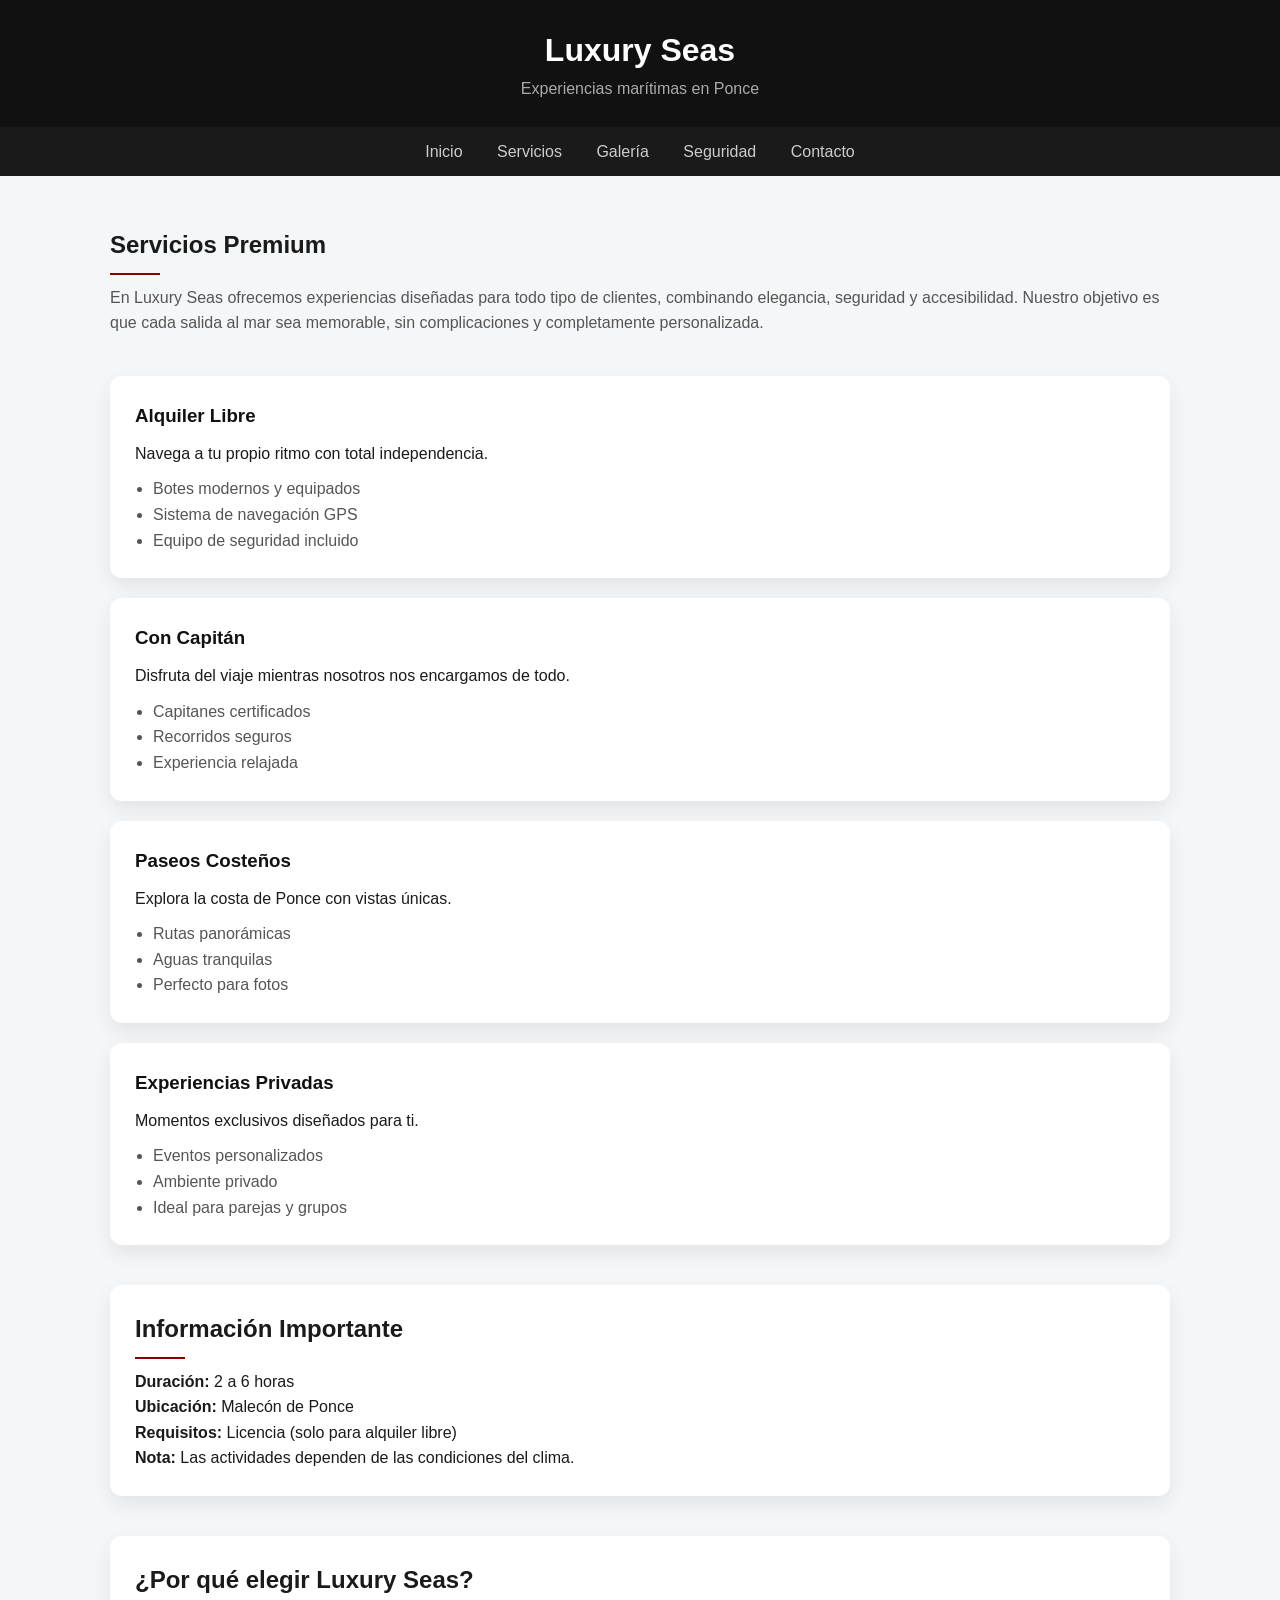
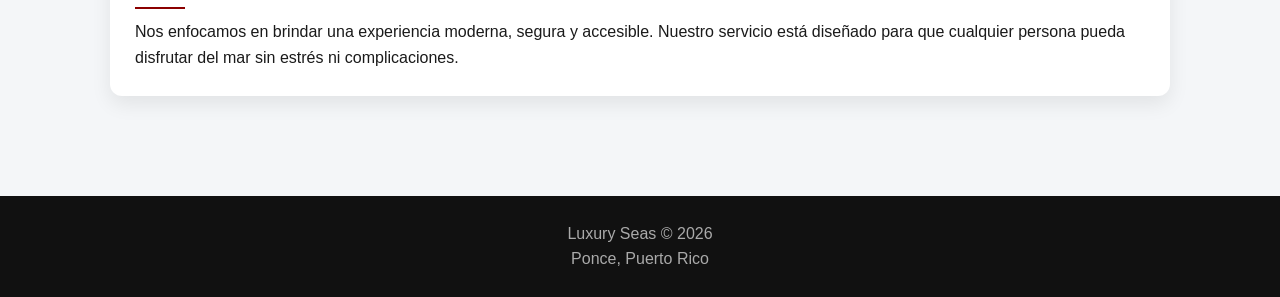
==== servicios.html @ 8a86f47f "Luxury Seas website" ====
<!-- Nombre: José A. Santiago Norat --> 
<!-- Número de estudiante: 843-22-9064 --> 
<!-- Fecha: Abril 5, 2026 -->
<!DOCTYPE html>
<html lang="es">
<head>
<meta charset="UTF-8">
<meta name="viewport" content="width=device-width, initial-scale=1.0">
<title>Luxury Seas | Servicios</title>

<style>

/* ===== BASE ===== */
*{margin:0;padding:0;box-sizing:border-box;}

body{
    font-family:Arial,sans-serif;
    background:#f4f6f8;
    color:#1a1a1a;
    line-height:1.6;

    opacity:0;
    transition:0.5s;
}
body.loaded{opacity:1;}

/* ===== HEADER ===== */
header{
    background:#111;
    color:white;
    text-align:center;
    padding:25px;
}
header p{color:#aaa;}

/* ===== NAV ===== */
nav{
    background:#1a1a1a;
    padding:12px;
    text-align:center;
}
nav a{
    color:#ccc;
    margin:0 15px;
    text-decoration:none;
    position:relative;
}
nav a:hover{color:white;}
nav a::after{
    content:"";
    position:absolute;
    width:0;
    height:2px;
    background:#8b0000;
    left:0;
    bottom:-6px;
    transition:0.3s;
}
nav a:hover::after{width:100%;}

/* ===== MAIN ===== */
main{
    max-width:1100px;
    margin:auto;
    padding:50px 20px;
}

/* ===== TITLES ===== */
h2{
    margin-bottom:10px;
}
h2::after{
    content:"";
    width:50px;
    height:2px;
    background:#8b0000;
    display:block;
    margin-top:8px;
}

/* ===== INTRO ===== */
.intro{
    margin-bottom:40px;
    color:#555;
}

/* ===== CARDS ===== */
.cards{
    display:grid;
    gap:20px;
}

article{
    background:white;
    padding:25px;
    border-radius:12px;
    box-shadow:0 8px 20px rgba(0,0,0,0.08);
    transition:0.3s;

    opacity:0;
    transform:translateY(40px);
}
article.show{
    opacity:1;
    transform:translateY(0);
}
article:hover{
    transform:translateY(-5px);
    box-shadow:0 12px 30px rgba(0,0,0,0.15);
}

article h3{
    margin-bottom:10px;
    color:#111;
}

article ul{
    margin-top:10px;
    padding-left:18px;
    color:#555;
}

/* ===== INFO BOX ===== */
.info{
    margin-top:40px;
    background:white;
    padding:25px;
    border-radius:12px;
    box-shadow:0 8px 20px rgba(0,0,0,0.08);

    opacity:0;
    transform:translateY(40px);
}
.info.show{
    opacity:1;
    transform:translateY(0);
}

/* ===== FOOTER ===== */
footer{
    background:#111;
    color:#aaa;
    text-align:center;
    padding:25px;
    margin-top:50px;
}

</style>
</head>

<body>

<header>
    <h1>Luxury Seas</h1>
    <p>Experiencias marítimas en Ponce</p>
</header>

<nav>
    <a href="index.html">Inicio</a>
    <a href="servicios.html">Servicios</a>
    <a href="#">Galería</a>
    <a href="#">Seguridad</a>
    <a href="#">Contacto</a>
</nav>

<main>

<section>
    <h2>Servicios Premium</h2>
    <p class="intro">
        En Luxury Seas ofrecemos experiencias diseñadas para todo tipo de clientes, 
        combinando elegancia, seguridad y accesibilidad. Nuestro objetivo es que cada 
        salida al mar sea memorable, sin complicaciones y completamente personalizada.
    </p>
</section>

<section class="cards">

<article>
    <h3>Alquiler Libre</h3>
    <p>Navega a tu propio ritmo con total independencia.</p>
    <ul>
        <li>Botes modernos y equipados</li>
        <li>Sistema de navegación GPS</li>
        <li>Equipo de seguridad incluido</li>
    </ul>
</article>

<article>
    <h3>Con Capitán</h3>
    <p>Disfruta del viaje mientras nosotros nos encargamos de todo.</p>
    <ul>
        <li>Capitanes certificados</li>
        <li>Recorridos seguros</li>
        <li>Experiencia relajada</li>
    </ul>
</article>

<article>
    <h3>Paseos Costeños</h3>
    <p>Explora la costa de Ponce con vistas únicas.</p>
    <ul>
        <li>Rutas panorámicas</li>
        <li>Aguas tranquilas</li>
        <li>Perfecto para fotos</li>
    </ul>
</article>

<article>
    <h3>Experiencias Privadas</h3>
    <p>Momentos exclusivos diseñados para ti.</p>
    <ul>
        <li>Eventos personalizados</li>
        <li>Ambiente privado</li>
        <li>Ideal para parejas y grupos</li>
    </ul>
</article>

</section>

<section class="info">
    <h2>Información Importante</h2>
    <p><strong>Duración:</strong> 2 a 6 horas</p>
    <p><strong>Ubicación:</strong> Malecón de Ponce</p>
    <p><strong>Requisitos:</strong> Licencia (solo para alquiler libre)</p>
    <p><strong>Nota:</strong> Las actividades dependen de las condiciones del clima.</p>
</section>

<section class="info">
    <h2>¿Por qué elegir Luxury Seas?</h2>
    <p>
        Nos enfocamos en brindar una experiencia moderna, segura y accesible.
        Nuestro servicio está diseñado para que cualquier persona pueda disfrutar
        del mar sin estrés ni complicaciones.
    </p>
</section>

</main>

<footer>
<p>Luxury Seas © 2026<br>Ponce, Puerto Rico</p>
</footer>

<script>
window.addEventListener("load", () => {
    document.body.classList.add("loaded");

    document.querySelectorAll("article, .info")
    .forEach(el => el.classList.add("show"));
});
</script>

</body>
</html>
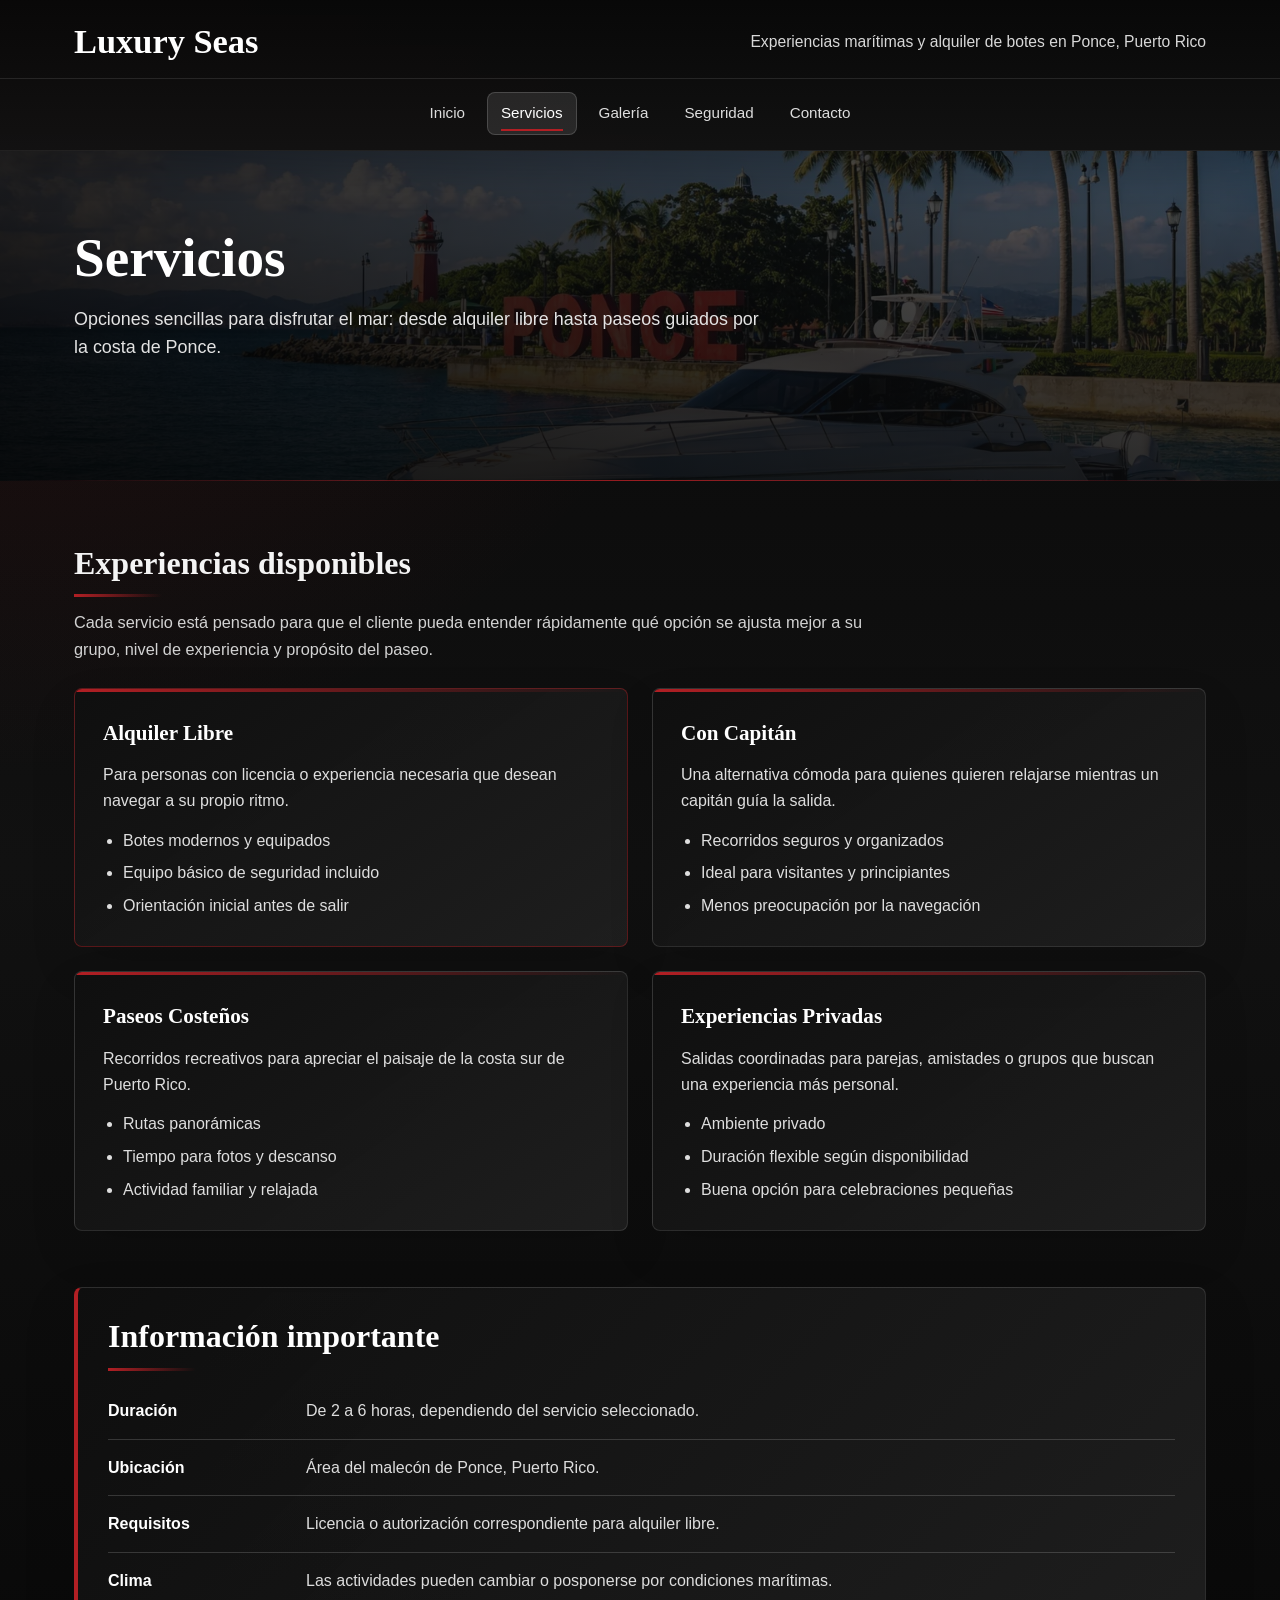
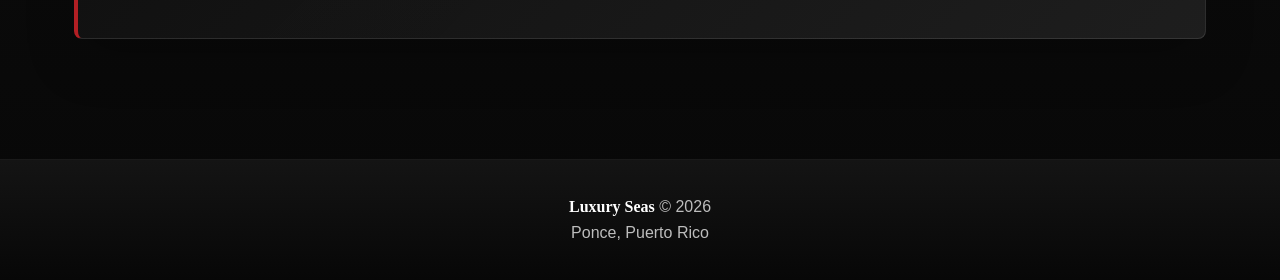
==== commit 49b3e8f9: "Polish de contenido" ====
--- a/servicios.html
+++ b/servicios.html
@@ -1,254 +1,120 @@
-<!-- Nombre: José A. Santiago Norat --> 
-<!-- Número de estudiante: 843-22-9064 --> 
-<!-- Fecha: Abril 5, 2026 -->
+<!-- Nombre: Jose A. Santiago Norat -->
+<!-- Numero de estudiante: 843-22-9064 -->
+<!-- Fecha: Mayo 26, 2026 -->
 <!DOCTYPE html>
 <html lang="es">
 <head>
-<meta charset="UTF-8">
-<meta name="viewport" content="width=device-width, initial-scale=1.0">
-<title>Luxury Seas | Servicios</title>
+    <meta charset="UTF-8">
+    <meta name="viewport" content="width=device-width, initial-scale=1.0">
+    <meta name="description" content="Servicios de Luxury Seas: alquiler de botes, paseos con capitán, recorridos costeros y experiencias privadas en Ponce.">
+    <title>Luxury Seas | Servicios</title>
+    <link rel="stylesheet" href="css/styles.css">
+    <script src="js/main.js" defer></script>
+</head>
+<body>
+    <a class="skip-link" href="#contenido">Saltar al contenido</a>
 
-<style>
+    <header class="site-header">
+        <div class="container header-inner">
+            <a class="brand" href="index.html">Luxury Seas</a>
+            <p class="tagline">Experiencias marítimas y alquiler de botes en Ponce, Puerto Rico</p>
+        </div>
+        <nav class="site-nav" aria-label="Navegación principal">
+            <a href="index.html">Inicio</a>
+            <a href="servicios.html" aria-current="page">Servicios</a>
+            <a href="galeria.html">Galería</a>
+            <a href="seguridad.html">Seguridad</a>
+            <a href="contacto.html">Contacto</a>
+        </nav>
+    </header>
 
-/* ===== BASE ===== */
-*{margin:0;padding:0;box-sizing:border-box;}
+    <section class="page-hero">
+        <div class="container reveal">
+            <h1>Servicios</h1>
+            <p>Opciones sencillas para disfrutar el mar: desde alquiler libre hasta paseos guiados por la costa de Ponce.</p>
+        </div>
+    </section>
 
-body{
-    font-family:Arial,sans-serif;
-    background:#f4f6f8;
-    color:#1a1a1a;
-    line-height:1.6;
+    <main id="contenido">
+        <section class="container section-block">
+            <div class="section-head reveal">
+                <h2>Experiencias disponibles</h2>
+                <p>
+                    Cada servicio está pensado para que el cliente pueda entender rápidamente qué opción se ajusta mejor
+                    a su grupo, nivel de experiencia y propósito del paseo.
+                </p>
+            </div>
 
-    opacity:0;
-    transition:0.5s;
-}
-body.loaded{opacity:1;}
+            <div class="grid grid-2">
+                <article class="card accent-card reveal">
+                    <h3>Alquiler Libre</h3>
+                    <p>Para personas con licencia o experiencia necesaria que desean navegar a su propio ritmo.</p>
+                    <ul>
+                        <li>Botes modernos y equipados</li>
+                        <li>Equipo básico de seguridad incluido</li>
+                        <li>Orientación inicial antes de salir</li>
+                    </ul>
+                </article>
 
-/* ===== HEADER ===== */
-header{
-    background:#111;
-    color:white;
-    text-align:center;
-    padding:25px;
-}
-header p{color:#aaa;}
+                <article class="card reveal">
+                    <h3>Con Capitán</h3>
+                    <p>Una alternativa cómoda para quienes quieren relajarse mientras un capitán guía la salida.</p>
+                    <ul>
+                        <li>Recorridos seguros y organizados</li>
+                        <li>Ideal para visitantes y principiantes</li>
+                        <li>Menos preocupación por la navegación</li>
+                    </ul>
+                </article>
 
-/* ===== NAV ===== */
-nav{
-    background:#1a1a1a;
-    padding:12px;
-    text-align:center;
-}
-nav a{
-    color:#ccc;
-    margin:0 15px;
-    text-decoration:none;
-    position:relative;
-}
-nav a:hover{color:white;}
-nav a::after{
-    content:"";
-    position:absolute;
-    width:0;
-    height:2px;
-    background:#8b0000;
-    left:0;
-    bottom:-6px;
-    transition:0.3s;
-}
-nav a:hover::after{width:100%;}
+                <article class="card reveal">
+                    <h3>Paseos Costeños</h3>
+                    <p>Recorridos recreativos para apreciar el paisaje de la costa sur de Puerto Rico.</p>
+                    <ul>
+                        <li>Rutas panorámicas</li>
+                        <li>Tiempo para fotos y descanso</li>
+                        <li>Actividad familiar y relajada</li>
+                    </ul>
+                </article>
 
-/* ===== MAIN ===== */
-main{
-    max-width:1100px;
-    margin:auto;
-    padding:50px 20px;
-}
+                <article class="card reveal">
+                    <h3>Experiencias Privadas</h3>
+                    <p>Salidas coordinadas para parejas, amistades o grupos que buscan una experiencia más personal.</p>
+                    <ul>
+                        <li>Ambiente privado</li>
+                        <li>Duración flexible según disponibilidad</li>
+                        <li>Buena opción para celebraciones pequeñas</li>
+                    </ul>
+                </article>
+            </div>
+        </section>
 
-/* ===== TITLES ===== */
-h2{
-    margin-bottom:10px;
-}
-h2::after{
-    content:"";
-    width:50px;
-    height:2px;
-    background:#8b0000;
-    display:block;
-    margin-top:8px;
-}
+        <section class="container section-block reveal">
+            <div class="content-panel">
+                <h2>Información importante</h2>
+                <div class="info-row">
+                    <strong>Duración</strong>
+                    <span>De 2 a 6 horas, dependiendo del servicio seleccionado.</span>
+                </div>
+                <div class="info-row">
+                    <strong>Ubicación</strong>
+                    <span>Área del malecón de Ponce, Puerto Rico.</span>
+                </div>
+                <div class="info-row">
+                    <strong>Requisitos</strong>
+                    <span>Licencia o autorización correspondiente para alquiler libre.</span>
+                </div>
+                <div class="info-row">
+                    <strong>Clima</strong>
+                    <span>Las actividades pueden cambiar o posponerse por condiciones marítimas.</span>
+                </div>
+            </div>
+        </section>
+    </main>
 
-/* ===== INTRO ===== */
-.intro{
-    margin-bottom:40px;
-    color:#555;
-}
-
-/* ===== CARDS ===== */
-.cards{
-    display:grid;
-    gap:20px;
-}
-
-article{
-    background:white;
-    padding:25px;
-    border-radius:12px;
-    box-shadow:0 8px 20px rgba(0,0,0,0.08);
-    transition:0.3s;
-
-    opacity:0;
-    transform:translateY(40px);
-}
-article.show{
-    opacity:1;
-    transform:translateY(0);
-}
-article:hover{
-    transform:translateY(-5px);
-    box-shadow:0 12px 30px rgba(0,0,0,0.15);
-}
-
-article h3{
-    margin-bottom:10px;
-    color:#111;
-}
-
-article ul{
-    margin-top:10px;
-    padding-left:18px;
-    color:#555;
-}
-
-/* ===== INFO BOX ===== */
-.info{
-    margin-top:40px;
-    background:white;
-    padding:25px;
-    border-radius:12px;
-    box-shadow:0 8px 20px rgba(0,0,0,0.08);
-
-    opacity:0;
-    transform:translateY(40px);
-}
-.info.show{
-    opacity:1;
-    transform:translateY(0);
-}
-
-/* ===== FOOTER ===== */
-footer{
-    background:#111;
-    color:#aaa;
-    text-align:center;
-    padding:25px;
-    margin-top:50px;
-}
-
-</style>
-</head>
-
-<body>
-
-<header>
-    <h1>Luxury Seas</h1>
-    <p>Experiencias marítimas en Ponce</p>
-</header>
-
-<nav>
-    <a href="index.html">Inicio</a>
-    <a href="servicios.html">Servicios</a>
-    <a href="#">Galería</a>
-    <a href="#">Seguridad</a>
-    <a href="#">Contacto</a>
-</nav>
-
-<main>
-
-<section>
-    <h2>Servicios Premium</h2>
-    <p class="intro">
-        En Luxury Seas ofrecemos experiencias diseñadas para todo tipo de clientes, 
-        combinando elegancia, seguridad y accesibilidad. Nuestro objetivo es que cada 
-        salida al mar sea memorable, sin complicaciones y completamente personalizada.
-    </p>
-</section>
-
-<section class="cards">
-
-<article>
-    <h3>Alquiler Libre</h3>
-    <p>Navega a tu propio ritmo con total independencia.</p>
-    <ul>
-        <li>Botes modernos y equipados</li>
-        <li>Sistema de navegación GPS</li>
-        <li>Equipo de seguridad incluido</li>
-    </ul>
-</article>
-
-<article>
-    <h3>Con Capitán</h3>
-    <p>Disfruta del viaje mientras nosotros nos encargamos de todo.</p>
-    <ul>
-        <li>Capitanes certificados</li>
-        <li>Recorridos seguros</li>
-        <li>Experiencia relajada</li>
-    </ul>
-</article>
-
-<article>
-    <h3>Paseos Costeños</h3>
-    <p>Explora la costa de Ponce con vistas únicas.</p>
-    <ul>
-        <li>Rutas panorámicas</li>
-        <li>Aguas tranquilas</li>
-        <li>Perfecto para fotos</li>
-    </ul>
-</article>
-
-<article>
-    <h3>Experiencias Privadas</h3>
-    <p>Momentos exclusivos diseñados para ti.</p>
-    <ul>
-        <li>Eventos personalizados</li>
-        <li>Ambiente privado</li>
-        <li>Ideal para parejas y grupos</li>
-    </ul>
-</article>
-
-</section>
-
-<section class="info">
-    <h2>Información Importante</h2>
-    <p><strong>Duración:</strong> 2 a 6 horas</p>
-    <p><strong>Ubicación:</strong> Malecón de Ponce</p>
-    <p><strong>Requisitos:</strong> Licencia (solo para alquiler libre)</p>
-    <p><strong>Nota:</strong> Las actividades dependen de las condiciones del clima.</p>
-</section>
-
-<section class="info">
-    <h2>¿Por qué elegir Luxury Seas?</h2>
-    <p>
-        Nos enfocamos en brindar una experiencia moderna, segura y accesible.
-        Nuestro servicio está diseñado para que cualquier persona pueda disfrutar
-        del mar sin estrés ni complicaciones.
-    </p>
-</section>
-
-</main>
-
-<footer>
-<p>Luxury Seas © 2026<br>Ponce, Puerto Rico</p>
-</footer>
-
-<script>
-window.addEventListener("load", () => {
-    document.body.classList.add("loaded");
-
-    document.querySelectorAll("article, .info")
-    .forEach(el => el.classList.add("show"));
-});
-</script>
-
+    <footer class="site-footer">
+        <div class="container">
+            <p><strong>Luxury Seas</strong> © 2026<br>Ponce, Puerto Rico</p>
+        </div>
+    </footer>
 </body>
-</html>+</html>
--- a/css/styles.css
+++ b/css/styles.css
@@ -0,0 +1,721 @@
+/* Nombre: Jose A. Santiago Norat */
+/* Luxury Seas - estilos generales */
+
+* {
+    box-sizing: border-box;
+    margin: 0;
+    padding: 0;
+}
+
+html {
+    scroll-behavior: smooth;
+}
+
+body {
+    background:
+        radial-gradient(circle at top left, rgba(178, 31, 36, 0.16), transparent 34%),
+        linear-gradient(180deg, #070707 0%, #111111 46%, #070707 100%);
+    color: #f4f4f4;
+    font-family: Arial, Helvetica, sans-serif;
+    line-height: 1.6;
+}
+
+img {
+    display: block;
+    max-width: 100%;
+}
+
+a {
+    color: inherit;
+}
+
+.skip-link {
+    background: #b21f24;
+    color: #ffffff;
+    left: 16px;
+    padding: 10px 14px;
+    position: absolute;
+    top: -48px;
+    z-index: 20;
+}
+
+.skip-link:focus {
+    top: 16px;
+}
+
+.container {
+    margin: 0 auto;
+    max-width: 1180px;
+    padding: 0 24px;
+}
+
+.site-header {
+    background: linear-gradient(180deg, rgba(8, 8, 8, 0.98), rgba(18, 18, 18, 0.96));
+    border-bottom: 1px solid rgba(255, 255, 255, 0.1);
+    box-shadow: 0 18px 40px rgba(0, 0, 0, 0.24);
+    color: #ffffff;
+    position: relative;
+    z-index: 10;
+}
+
+.header-inner {
+    align-items: center;
+    display: flex;
+    gap: 22px;
+    justify-content: space-between;
+    padding-bottom: 20px;
+    padding-top: 24px;
+}
+
+.brand {
+    color: #ffffff;
+    font-family: Georgia, "Times New Roman", serif;
+    font-size: 2.15rem;
+    font-weight: 700;
+    line-height: 1;
+    text-decoration: none;
+}
+
+.tagline {
+    color: #d8d8d8;
+    font-size: 0.98rem;
+    max-width: 560px;
+    overflow-wrap: break-word;
+    text-align: right;
+}
+
+.site-nav {
+    align-items: center;
+    border-top: 1px solid rgba(255, 255, 255, 0.1);
+    display: flex;
+    flex-wrap: wrap;
+    gap: 8px;
+    justify-content: center;
+    padding: 13px 24px 15px;
+}
+
+.site-nav a {
+    border: 1px solid transparent;
+    border-radius: 8px;
+    color: #dddddd;
+    flex: 0 0 auto;
+    font-size: 0.95rem;
+    padding: 8px 13px;
+    position: relative;
+    text-decoration: none;
+    transition: background 0.22s ease, border-color 0.22s ease, color 0.22s ease;
+}
+
+.site-nav a:hover,
+.site-nav a:focus-visible,
+.site-nav a[aria-current="page"] {
+    background: rgba(255, 255, 255, 0.1);
+    border-color: rgba(255, 255, 255, 0.16);
+    color: #ffffff;
+}
+
+.site-nav a[aria-current="page"]::after {
+    background: #b21f24;
+    bottom: 3px;
+    content: "";
+    height: 2px;
+    left: 13px;
+    position: absolute;
+    right: 13px;
+}
+
+.hero {
+    align-items: center;
+    background:
+        linear-gradient(90deg, rgba(0, 0, 0, 0.78) 0%, rgba(0, 0, 0, 0.52) 44%, rgba(0, 0, 0, 0.18) 100%),
+        linear-gradient(180deg, rgba(0, 0, 0, 0.18), rgba(0, 0, 0, 0.74)),
+        url("../images/optimized/hero.webp") center/cover no-repeat;
+    color: #ffffff;
+    display: flex;
+    min-height: 560px;
+    position: relative;
+}
+
+.hero::after,
+.page-hero::after {
+    background: linear-gradient(90deg, transparent, rgba(178, 31, 36, 0.85), transparent);
+    bottom: 0;
+    content: "";
+    height: 1px;
+    left: 0;
+    position: absolute;
+    right: 0;
+}
+
+.hero-content {
+    max-width: 720px;
+    padding-bottom: 90px;
+    padding-top: 90px;
+}
+
+.eyebrow {
+    border: 1px solid rgba(255, 255, 255, 0.34);
+    border-radius: 8px;
+    color: #ffffff;
+    display: inline-block;
+    font-size: 0.88rem;
+    font-weight: 700;
+    margin-bottom: 16px;
+    padding: 6px 11px;
+    text-transform: uppercase;
+}
+
+.hero h1,
+.page-hero h1 {
+    font-family: Georgia, "Times New Roman", serif;
+    font-size: 3.45rem;
+    line-height: 1.05;
+    margin-bottom: 18px;
+}
+
+.hero p,
+.page-hero p {
+    color: #eeeeee;
+    font-size: 1.12rem;
+    max-width: 690px;
+    overflow-wrap: break-word;
+}
+
+.hero-actions {
+    display: flex;
+    flex-wrap: wrap;
+    gap: 13px;
+    margin-top: 30px;
+}
+
+.button {
+    align-items: center;
+    border: 1px solid transparent;
+    border-radius: 8px;
+    cursor: pointer;
+    display: inline-flex;
+    font: inherit;
+    font-weight: 700;
+    justify-content: center;
+    min-height: 46px;
+    padding: 11px 20px;
+    text-decoration: none;
+    transition: background 0.22s ease, border-color 0.22s ease, color 0.22s ease, transform 0.22s ease;
+}
+
+.button:hover,
+.button:focus-visible {
+    transform: translateY(-2px);
+}
+
+.button-primary {
+    background: linear-gradient(135deg, #c5252b, #8c1418);
+    box-shadow: 0 14px 30px rgba(178, 31, 36, 0.28);
+    color: #ffffff;
+}
+
+.button-primary:hover,
+.button-primary:focus-visible {
+    background: linear-gradient(135deg, #d22a31, #7d1115);
+}
+
+.button-secondary {
+    background: rgba(255, 255, 255, 0.08);
+    border-color: rgba(255, 255, 255, 0.48);
+    color: #ffffff;
+}
+
+.button-secondary:hover,
+.button-secondary:focus-visible {
+    background: rgba(255, 255, 255, 0.16);
+    border-color: rgba(255, 255, 255, 0.72);
+}
+
+.page-hero {
+    background:
+        linear-gradient(90deg, rgba(4, 4, 4, 0.84), rgba(16, 16, 16, 0.56)),
+        linear-gradient(180deg, rgba(0, 0, 0, 0.12), rgba(0, 0, 0, 0.68)),
+        url("../images/optimized/hero.webp") center/cover no-repeat;
+    color: #ffffff;
+    min-height: 330px;
+    padding: 78px 0;
+    position: relative;
+}
+
+.page-hero p {
+    color: #e3e3e3;
+}
+
+.gallery-hero {
+    background:
+        linear-gradient(90deg, rgba(4, 4, 4, 0.84), rgba(16, 16, 16, 0.48)),
+        linear-gradient(180deg, rgba(0, 0, 0, 0.08), rgba(0, 0, 0, 0.72)),
+        url("../images/gallery/la-guancha-air-view.webp") center/cover no-repeat;
+}
+
+main {
+    background: transparent;
+    padding: 64px 0;
+}
+
+.section-block {
+    margin-bottom: 56px;
+}
+
+.section-head {
+    margin-bottom: 26px;
+    max-width: 820px;
+}
+
+.section-head h2,
+.content-panel h2,
+.contact-card h2 {
+    font-family: Georgia, "Times New Roman", serif;
+    font-size: 2rem;
+    line-height: 1.18;
+    margin-bottom: 12px;
+}
+
+.section-head h2::after,
+.content-panel h2::after,
+.contact-card h2::after {
+    background: linear-gradient(90deg, #b21f24, rgba(178, 31, 36, 0));
+    content: "";
+    display: block;
+    height: 3px;
+    margin-top: 12px;
+    width: 88px;
+}
+
+.section-head p,
+.lead {
+    color: #d2d2d2;
+    font-size: 1.02rem;
+}
+
+.grid {
+    display: grid;
+    gap: 24px;
+}
+
+.grid-2 {
+    grid-template-columns: repeat(2, minmax(0, 1fr));
+}
+
+.grid-3 {
+    grid-template-columns: repeat(3, minmax(0, 1fr));
+}
+
+.grid-4 {
+    grid-template-columns: repeat(4, minmax(0, 1fr));
+}
+
+.card,
+.image-card,
+.contact-card {
+    border: 1px solid rgba(255, 255, 255, 0.12);
+    border-radius: 8px;
+    box-shadow: 0 20px 48px rgba(0, 0, 0, 0.11);
+}
+
+.card,
+.contact-card {
+    background: linear-gradient(145deg, rgba(15, 15, 15, 0.92), rgba(34, 34, 34, 0.82));
+    color: #ffffff;
+    padding: 28px;
+}
+
+.card {
+    min-height: 190px;
+    overflow: hidden;
+    position: relative;
+}
+
+.card::before {
+    background: linear-gradient(90deg, #b21f24, rgba(178, 31, 36, 0));
+    content: "";
+    height: 3px;
+    left: 0;
+    position: absolute;
+    right: 0;
+    top: 0;
+}
+
+.card h3,
+.contact-card h3 {
+    color: #ffffff;
+    font-family: Georgia, "Times New Roman", serif;
+    font-size: 1.32rem;
+    margin-bottom: 12px;
+}
+
+.card p,
+.card li,
+.contact-card p {
+    color: #dedede;
+}
+
+.card ul,
+.check-list {
+    margin-top: 14px;
+    padding-left: 20px;
+}
+
+.card li + li,
+.check-list li + li {
+    margin-top: 7px;
+}
+
+.accent-card {
+    border-color: rgba(178, 31, 36, 0.45);
+}
+
+.image-card {
+    background: #111111;
+    min-height: 320px;
+    overflow: hidden;
+    position: relative;
+}
+
+.image-card picture {
+    aspect-ratio: 4 / 3;
+    background: #151515;
+    display: block;
+    height: 100%;
+    overflow: hidden;
+}
+
+.image-card img {
+    height: 100%;
+    object-fit: cover;
+    transition: transform 0.42s ease, opacity 0.42s ease;
+    width: 100%;
+}
+
+.image-card:hover img {
+    opacity: 0.92;
+    transform: scale(1.05);
+}
+
+.image-card figcaption,
+.image-card .card-body {
+    background: linear-gradient(180deg, transparent, rgba(0, 0, 0, 0.9));
+    bottom: 0;
+    color: #ffffff;
+    left: 0;
+    padding: 90px 18px 18px;
+    position: absolute;
+    right: 0;
+}
+
+.image-card h3 {
+    color: #ffffff;
+    font-family: Georgia, "Times New Roman", serif;
+    font-size: 1.22rem;
+    margin-bottom: 6px;
+}
+
+.image-card p {
+    color: #e5e5e5;
+    font-size: 0.95rem;
+}
+
+.content-panel {
+    background: linear-gradient(135deg, rgba(15, 15, 15, 0.94), rgba(34, 34, 34, 0.84));
+    border: 1px solid rgba(255, 255, 255, 0.12);
+    border-left: 4px solid #b21f24;
+    border-radius: 8px;
+    box-shadow: 0 22px 50px rgba(0, 0, 0, 0.18);
+    color: #ffffff;
+    padding: 30px;
+}
+
+.content-panel h2 {
+    color: #ffffff;
+}
+
+.content-panel .lead,
+.content-panel p,
+.content-panel span {
+    color: #dddddd;
+}
+
+.content-panel .info-row {
+    border-top-color: rgba(255, 255, 255, 0.16);
+}
+
+.content-panel .info-row strong {
+    color: #ffffff;
+}
+
+.contact-card .lead {
+    margin-bottom: 20px;
+}
+
+.info-row {
+    border-top: 1px solid rgba(255, 255, 255, 0.14);
+    display: grid;
+    gap: 8px;
+    grid-template-columns: 190px 1fr;
+    padding: 15px 0;
+}
+
+.info-row:first-of-type {
+    border-top: 0;
+}
+
+.info-row strong {
+    color: #ffffff;
+}
+
+.note {
+    background: linear-gradient(135deg, rgba(17, 17, 17, 0.94), rgba(34, 34, 34, 0.84));
+    border: 1px solid rgba(178, 31, 36, 0.22);
+    border-left: 4px solid #b21f24;
+    border-radius: 8px;
+    box-shadow: 0 12px 30px rgba(0, 0, 0, 0.08);
+    color: #f1f1f1;
+    padding: 20px 22px;
+}
+
+.form {
+    display: grid;
+    gap: 16px;
+}
+
+.form label {
+    color: #ffffff;
+    display: grid;
+    font-weight: 700;
+    gap: 8px;
+}
+
+.form input,
+.form textarea,
+.form select {
+    background: rgba(255, 255, 255, 0.11);
+    border: 1px solid rgba(255, 255, 255, 0.22);
+    border-radius: 8px;
+    color: #ffffff;
+    font: inherit;
+    padding: 12px 13px;
+    width: 100%;
+}
+
+.form textarea {
+    min-height: 140px;
+    resize: vertical;
+}
+
+.form input:focus,
+.form textarea:focus,
+.form select:focus {
+    border-color: #b21f24;
+    outline: 3px solid rgba(178, 31, 36, 0.16);
+}
+
+.form-message {
+    color: #ffd1d1;
+    font-weight: 700;
+    min-height: 24px;
+}
+
+.concierge-card {
+    background:
+        linear-gradient(145deg, rgba(11, 11, 11, 0.96), rgba(37, 37, 37, 0.94)),
+        url("../images/optimized/hero.webp") center/cover no-repeat;
+    border-color: rgba(255, 255, 255, 0.14);
+    color: #ffffff;
+}
+
+.concierge-card h2,
+.concierge-card label {
+    color: #ffffff;
+}
+
+.concierge-card h2::after {
+    background: linear-gradient(90deg, #b21f24, rgba(255, 255, 255, 0));
+}
+
+.concierge-card .lead {
+    color: #dddddd;
+}
+
+.concierge-card .form input,
+.concierge-card .form textarea,
+.concierge-card .form select {
+    background: rgba(255, 255, 255, 0.11);
+    border-color: rgba(255, 255, 255, 0.24);
+    color: #ffffff;
+}
+
+.concierge-card .form select option {
+    background: #151515;
+    color: #ffffff;
+}
+
+.concierge-card .form-message {
+    color: #ffd1d1;
+}
+
+.contact-details {
+    background: linear-gradient(145deg, rgba(15, 15, 15, 0.92), rgba(34, 34, 34, 0.82));
+}
+
+.site-footer {
+    background: linear-gradient(180deg, #141414, #070707);
+    border-top: 1px solid rgba(255, 255, 255, 0.08);
+    color: #bdbdbd;
+    padding: 34px 0;
+    text-align: center;
+}
+
+.site-footer strong {
+    color: #ffffff;
+    font-family: Georgia, "Times New Roman", serif;
+}
+
+.has-js .reveal {
+    opacity: 0;
+    transform: translateY(22px);
+    transition: opacity 0.65s ease, transform 0.65s ease;
+}
+
+.has-js .reveal.is-visible {
+    opacity: 1;
+    transform: translateY(0);
+}
+
+:focus-visible {
+    outline: 3px solid rgba(178, 31, 36, 0.42);
+    outline-offset: 3px;
+}
+
+@media (max-width: 980px) {
+    .grid-3,
+    .grid-4 {
+        grid-template-columns: repeat(2, minmax(0, 1fr));
+    }
+
+    .hero h1,
+    .page-hero h1 {
+        font-size: 2.85rem;
+    }
+}
+
+@media (max-width: 720px) {
+    .container {
+        padding-left: 20px;
+        padding-right: 20px;
+    }
+
+    .header-inner {
+        align-items: flex-start;
+        flex-direction: column;
+        gap: 9px;
+        padding-bottom: 18px;
+    }
+
+    .brand {
+        font-size: 1.82rem;
+    }
+
+    .tagline {
+        font-size: 0.95rem;
+        max-width: 100%;
+        text-align: left;
+    }
+
+    .site-nav {
+        justify-content: center;
+        padding-left: 14px;
+        padding-right: 14px;
+    }
+
+    .site-nav a {
+        font-size: 0.92rem;
+        padding: 7px 10px;
+    }
+
+    .hero {
+        min-height: 470px;
+    }
+
+    .hero-content {
+        padding-bottom: 60px;
+        padding-top: 60px;
+    }
+
+    .hero h1,
+    .page-hero h1 {
+        font-size: 2.18rem;
+        overflow-wrap: break-word;
+    }
+
+    .hero p,
+    .page-hero p {
+        font-size: 1rem;
+    }
+
+    .page-hero {
+        min-height: 280px;
+        padding: 58px 0;
+    }
+
+    .hero-actions {
+        gap: 10px;
+    }
+
+    .button {
+        min-height: 43px;
+        padding: 10px 14px;
+    }
+
+    main {
+        padding: 44px 0;
+    }
+
+    .section-block {
+        margin-bottom: 42px;
+    }
+
+    .section-head h2,
+    .content-panel h2,
+    .contact-card h2 {
+        font-size: 1.7rem;
+    }
+
+    .grid-2,
+    .grid-3,
+    .grid-4 {
+        grid-template-columns: 1fr;
+    }
+
+    .card,
+    .contact-card,
+    .content-panel {
+        padding: 23px;
+    }
+
+    .image-card {
+        min-height: 300px;
+    }
+
+    .info-row {
+        grid-template-columns: 1fr;
+    }
+}
+
+@media (prefers-reduced-motion: reduce) {
+    html {
+        scroll-behavior: auto;
+    }
+
+    *,
+    *::before,
+    *::after {
+        animation-duration: 0.01ms !important;
+        animation-iteration-count: 1 !important;
+        transition-duration: 0.01ms !important;
+    }
+}
